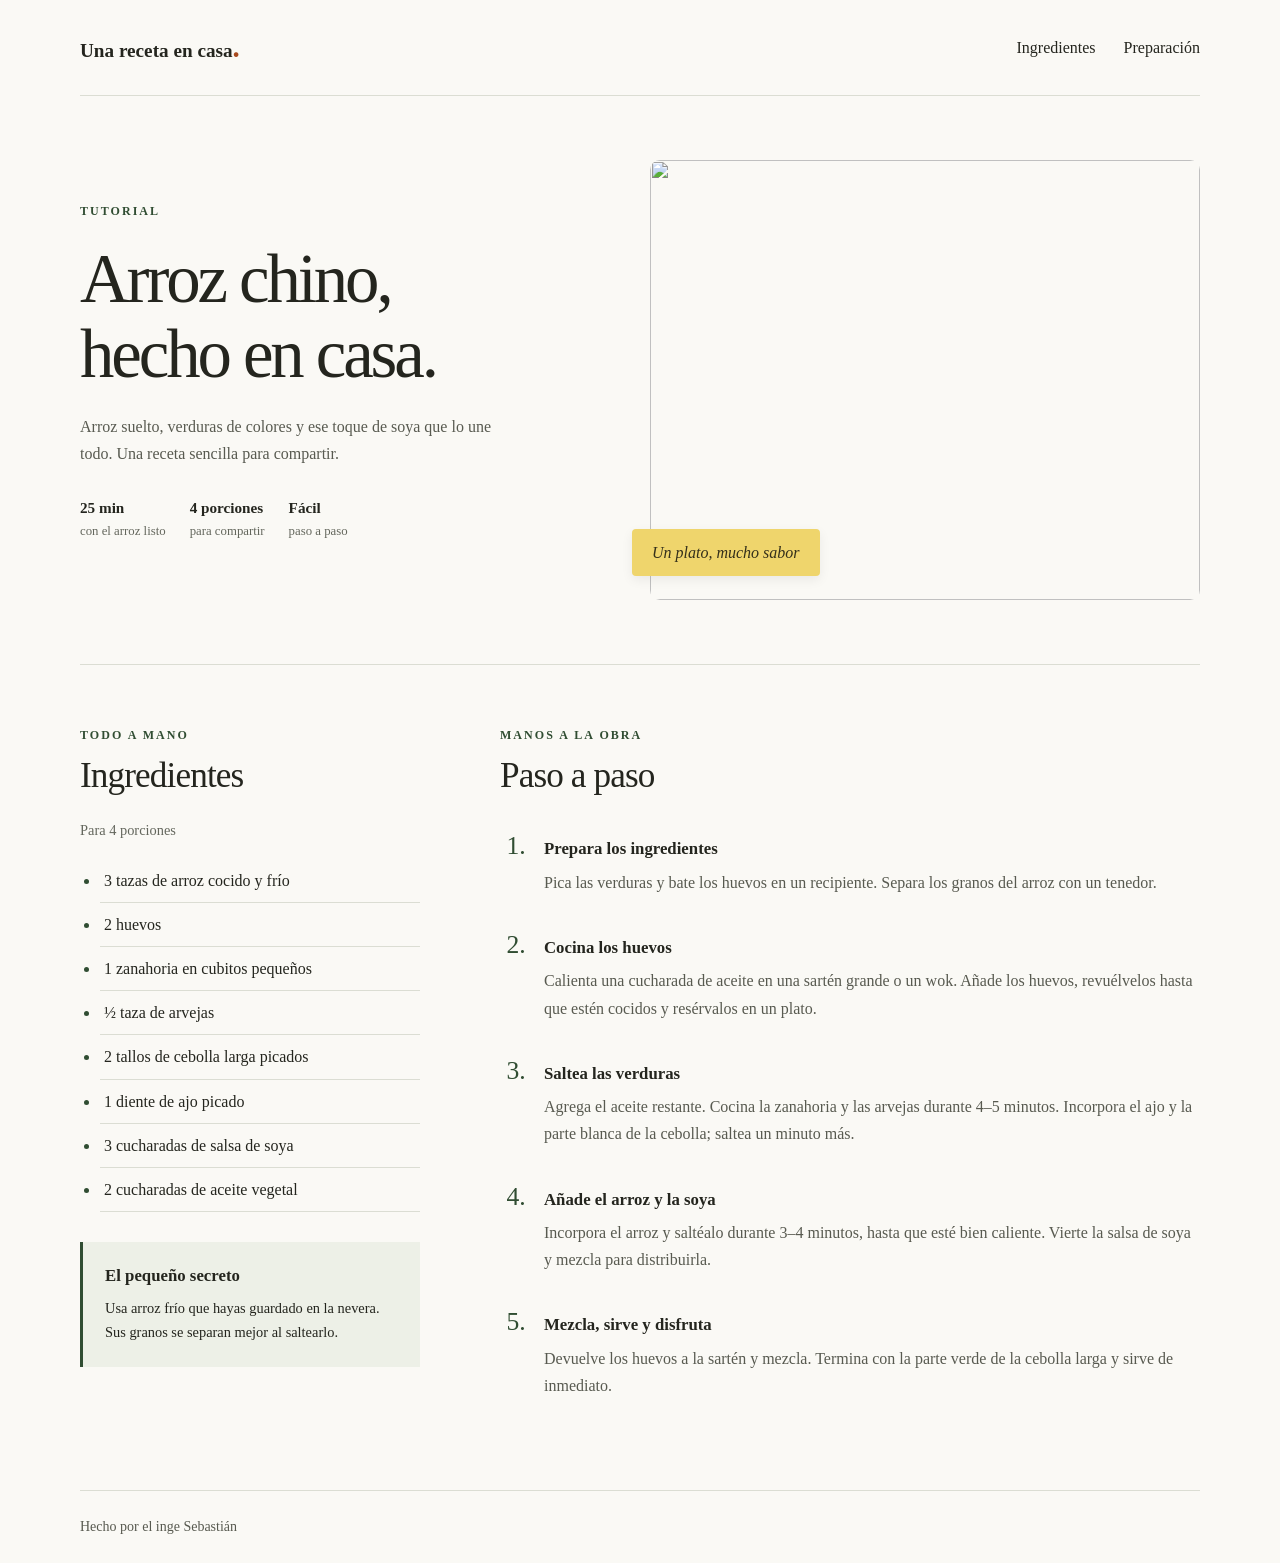
==== index.html @ a6d6991e "feat: add index.html and style.css" ====
<!DOCTYPE html>
<html lang="es">
  <head>
    <meta charset="UTF-8" />
    <meta name="viewport" content="width=device-width, initial-scale=1.0" />
    <title>Arroz chino en casa</title>
    <link rel="stylesheet" href="style.css" />
  </head>
  <body>
    <header class="encabezado">
      <a class="marca" href="#inicio">
        Una receta en casa<span>.</span>
      </a>
      <nav>
        <a href="#ingredientes">Ingredientes</a>
        <a href="#preparacion">Preparación</a>
      </nav>
    </header>

    <main id="inicio">
      <article>
        <header class="portada">
          <div class="introduccion">
            <p class="etiqueta">TUTORIAL</p>
            <h1>
              Arroz chino,<br />
              hecho en casa.
            </h1>
            <p>
              Arroz suelto, verduras de colores y ese toque de soya que lo une
              todo. Una receta sencilla para compartir.
            </p>
            <ul class="datos">
              <li>
                <strong>25 min</strong>
                <span>con el arroz listo</span>
              </li>
              <li>
                <strong>4 porciones</strong>
                <span>para compartir</span>
              </li>
              <li>
                <strong>Fácil</strong>
                <span>paso a paso</span>
              </li>
            </ul>
          </div>
          <figure class="foto-principal">
            <img
              src="arroz.jpg"
              width="1000"
              height="800"
            />
            <figcaption>
              <span class="sello">Un plato, mucho sabor</span>
            </figcaption>
          </figure>
        </header>

        <div class="receta">
          <section id="ingredientes" class="ingredientes">
            <p class="etiqueta">TODO A MANO</p>
            <h2>Ingredientes</h2>
            <p>Para 4 porciones</p>
            <ul>
              <li>3 tazas de arroz cocido y frío</li>
              <li>2 huevos</li>
              <li>1 zanahoria en cubitos pequeños</li>
              <li>½ taza de arvejas</li>
              <li>2 tallos de cebolla larga picados</li>
              <li>1 diente de ajo picado</li>
              <li>3 cucharadas de salsa de soya</li>
              <li>2 cucharadas de aceite vegetal</li>
            </ul>
            <aside class="consejo">
              <h3>El pequeño secreto</h3>
              <p>
                Usa arroz frío que hayas guardado en la nevera. Sus granos se
                separan mejor al saltearlo.
              </p>
            </aside>
          </section>

          <section id="preparacion">
            <p class="etiqueta">MANOS A LA OBRA</p>
            <h2>Paso a paso</h2>
            <ol class="pasos">
              <li>
                <h3>Prepara los ingredientes</h3>
                <p>
                  Pica las verduras y bate los huevos en un recipiente. Separa
                  los granos del arroz con un tenedor.
                </p>
              </li>
              <li>
                <h3>Cocina los huevos</h3>
                <p>
                  Calienta una cucharada de aceite en una sartén grande o un
                  wok. Añade los huevos, revuélvelos hasta que estén cocidos y
                  resérvalos en un plato.
                </p>
              </li>
              <li>
                <h3>Saltea las verduras</h3>
                <p>
                  Agrega el aceite restante. Cocina la zanahoria y las arvejas
                  durante 4–5 minutos. Incorpora el ajo y la parte blanca de la
                  cebolla; saltea un minuto más.
                </p>
              </li>
              <li>
                <h3>Añade el arroz y la soya</h3>
                <p>
                  Incorpora el arroz y saltéalo durante 3–4 minutos, hasta que
                  esté bien caliente. Vierte la salsa de soya y mezcla para
                  distribuirla.
                </p>
              </li>
              <li>
                <h3>Mezcla, sirve y disfruta</h3>
                <p>
                  Devuelve los huevos a la sartén y mezcla. Termina con la parte
                  verde de la cebolla larga y sirve de inmediato.
                </p>
              </li>
            </ol>
          </section>
        </div>
      </article>
    </main>

    <footer>
      <p>Hecho por el inge Sebastián</p>
    </footer>
  </body>
</html>
---- style.css ----
* {
  box-sizing: border-box;
}

body {
  margin: 0;
  background: #faf9f5;
  color: #24251e;
  font-size: 16px;
  line-height: 1.7;
}

a {
  color: inherit;
}

a:focus-visible {
  outline: 3px solid #bd560e;
  outline-offset: 6px;
}

.encabezado,
main,
footer {
  width: 1120px;
  margin-inline: auto;
}

.encabezado {
  display: flex;
  justify-content: space-between;
  align-items: center;
  gap: 20px;
  min-height: 96px;
  border-bottom: 1px solid #dbddd3;
}

.marca {
  font-weight: 700;
  font-size: 1.2rem;
  text-decoration: none;
}

.marca span {
  color: #a8491e;
  font-size: 1.8rem;
}

nav {
  display: flex;
  gap: 28px;
}

nav a {
  text-decoration: none;
}

nav a:hover {
  text-decoration: underline;
  text-underline-offset: 5px;
}

.portada {
  display: grid;
  grid-template-columns: 1fr 1fr;
  align-items: center;
  gap: 60px;
  padding-block: 64px;
}

.etiqueta {
  font-size: 0.75rem;
  font-weight: bold;
  letter-spacing: 0.17em;
  color: #304d32;
}

h1,
h2 {
  font-weight: normal;
  line-height: 1.1;
}

h1 {
  font-size: 4.3rem;
  letter-spacing: -0.045em;
  margin: 20px 0;
}

.introduccion > p:not(.etiqueta) {
  max-width: 440px;
  color: #585a50;
}

.datos {
  display: flex;
  flex-wrap: wrap;
  gap: 24px;
  padding: 0;
  margin: 28px 0;
  list-style: none;
}

.datos strong,
.datos span {
  display: block;
}

.datos strong {
  font-size: 0.95rem;
}

.datos span {
  font-size: 0.8rem;
  color: #64675d;
}

.foto-principal {
  position: relative;
  margin: 0;
}

.foto-principal img {
  display: block;
  width: 100%;
  height: 440px;
  object-fit: cover;
  border-radius: 10px;
}

.sello {
  position: absolute;
  bottom: 24px;
  left: -18px;
  padding: 10px 20px;
  background: #efd56c;
  color: #34301b;
  border-radius: 4px;
  font-style: italic;
  box-shadow: 0 4px 12px #0001;
  animation: flotar 3s ease-in-out infinite;
}

@keyframes flotar {
  0%,
  100% {
    transform: translateY(0) rotate(-3deg);
  }
  50% {
    transform: translateY(-6px) rotate(-1deg);
  }
}

.receta {
  display: grid;
  grid-template-columns: 340px 1fr;
  gap: 80px;
  border-top: 1px solid #dbddd3;
  padding: 48px 0 64px;
}

h2 {
  font-size: 2.2rem;
  margin: 12px 0 22px;
  letter-spacing: -0.025em;
}

h3 {
  font-size: 1.05rem;
  line-height: 1.4;
  margin: 0 0 8px;
}

.ingredientes > p:not(.etiqueta) {
  color: #64675d;
  font-size: 0.9rem;
}

.ingredientes > ul {
  padding-left: 20px;
}

.ingredientes li {
  padding: 8px 0 8px 4px;
  border-bottom: 1px solid #dbddd3;
}

.ingredientes li::marker {
  color: #304d32;
}

.consejo {
  background: #edf0e7;
  border-left: 3px solid #304d32;
  padding: 22px;
  margin-top: 30px;
}

.consejo p {
  font-size: 0.9rem;
  margin: 0;
}

.pasos {
  padding-left: 32px;
  margin-top: 28px;
}

.pasos li {
  padding-left: 12px;
  margin-bottom: 27px;
}

.pasos li::marker {
  color: #304d32;
  font-size: 1.6rem;
}

.pasos p {
  margin: 0;
  color: #585a50;
}

footer {
  border-top: 1px solid #dbddd3;
  padding-block: 24px;
  font-size: 0.875rem;
  color: #585a50;
}

footer p {
  margin: 0;
}
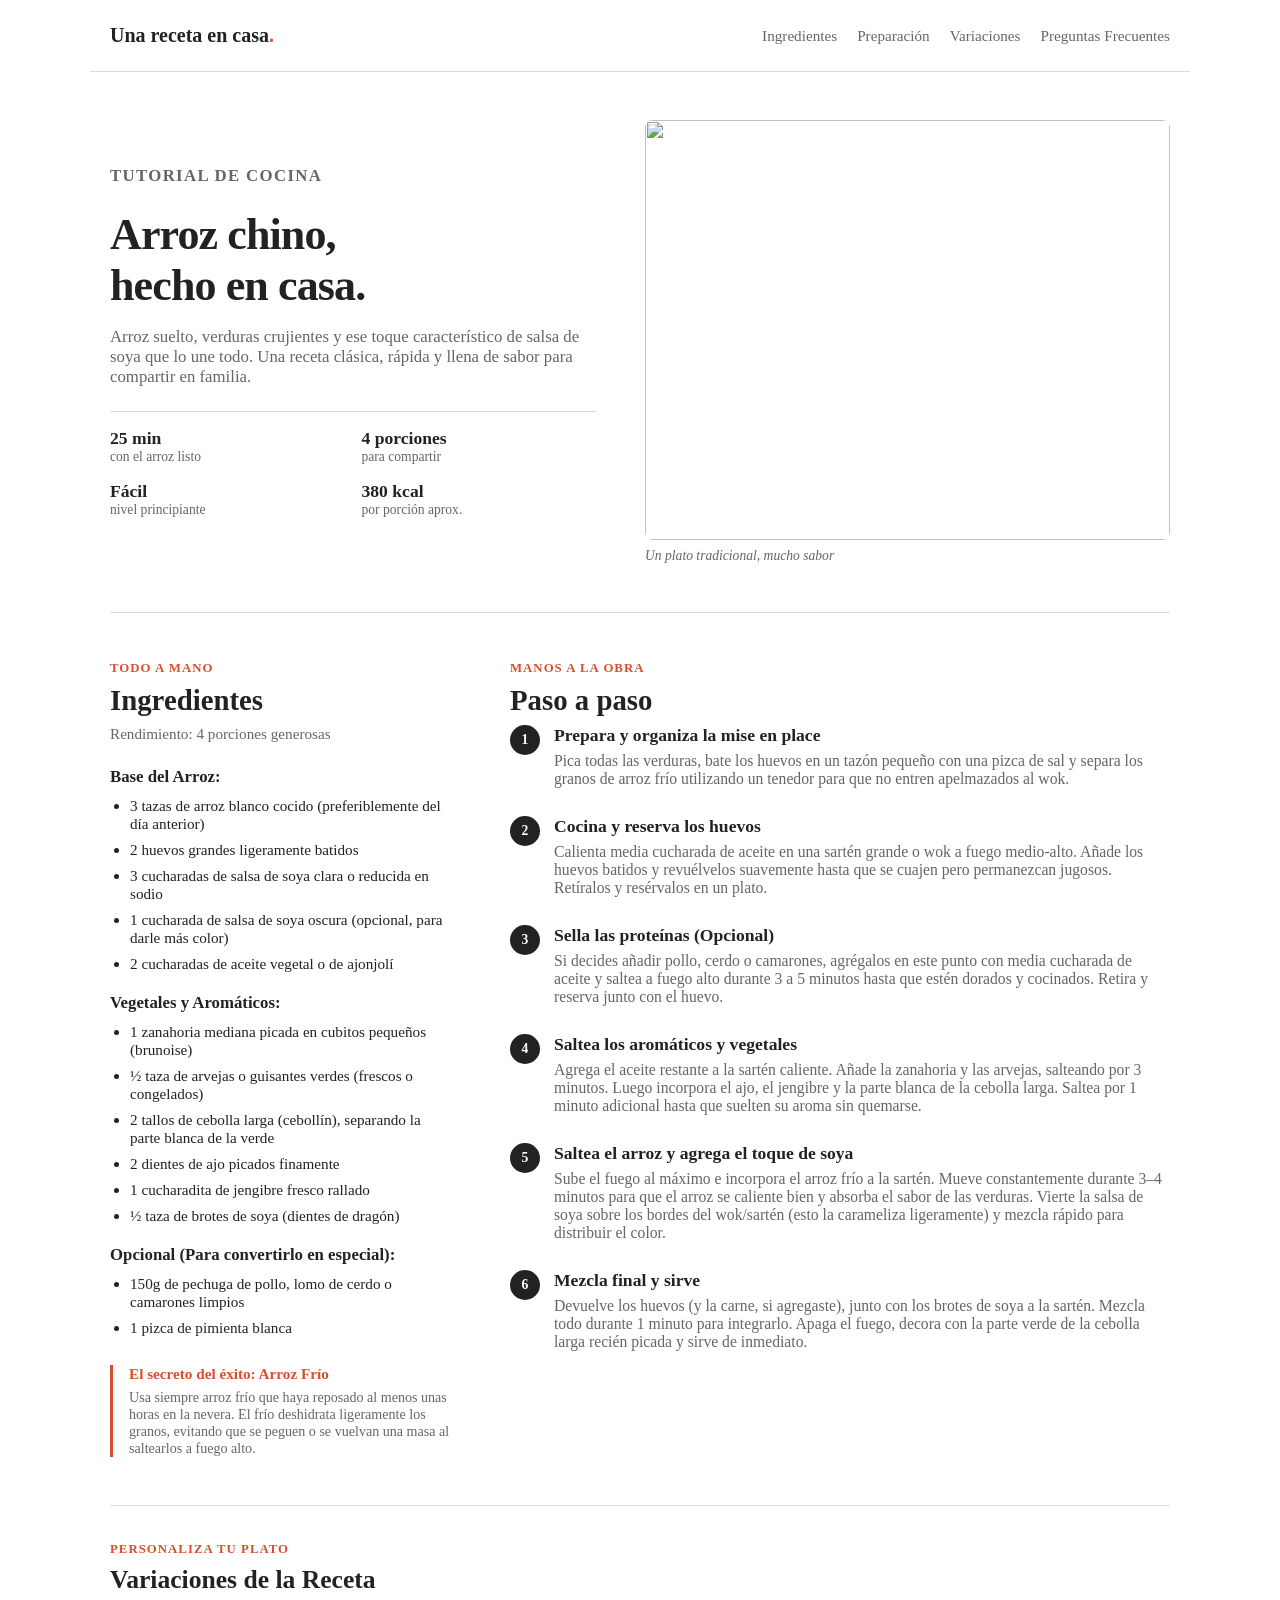
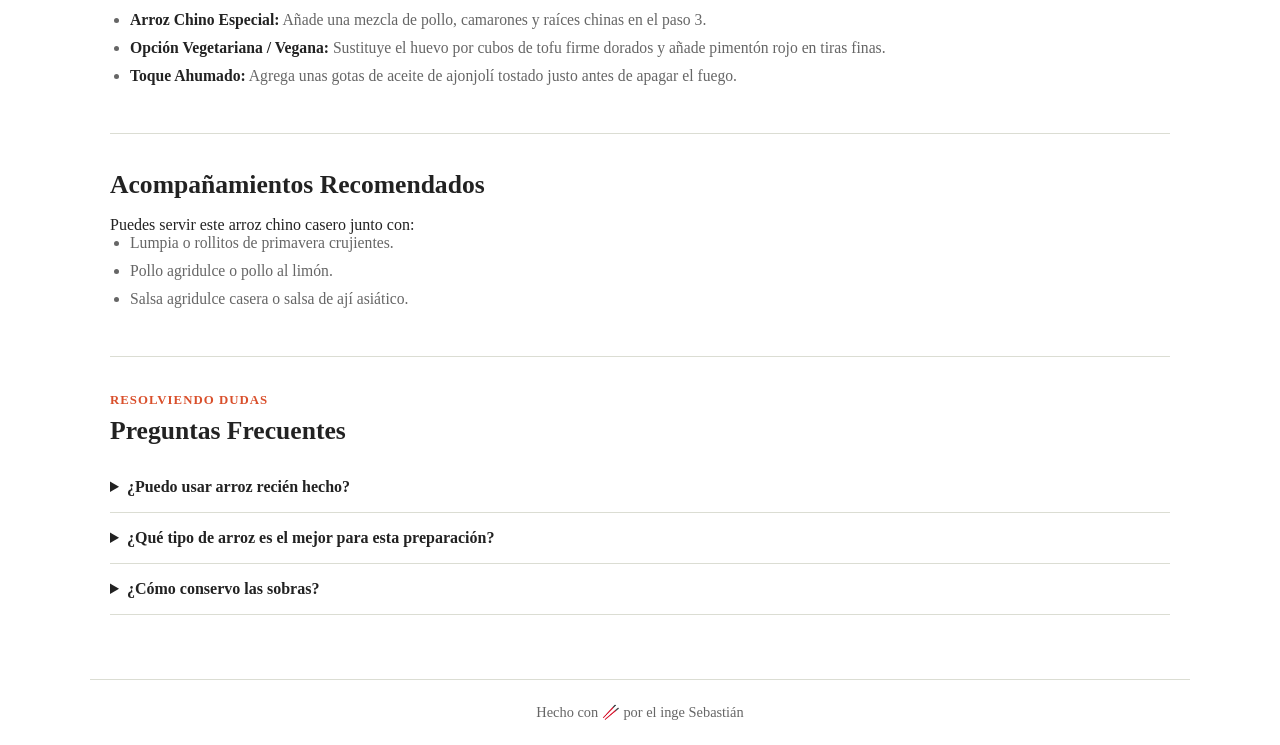
==== commit 4d6ca48e: "feat: actualizar contenido y mejorar estructura de la receta de arroz chino" ====
--- a/index.html
+++ b/index.html
@@ -1,19 +1,19 @@
-<!DOCTYPE html>
+<!doctype html>
 <html lang="es">
   <head>
     <meta charset="UTF-8" />
     <meta name="viewport" content="width=device-width, initial-scale=1.0" />
-    <title>Arroz chino en casa</title>
+    <title>Receta de Arroz Chino Casero | Paso a Paso</title>
     <link rel="stylesheet" href="style.css" />
   </head>
   <body>
     <header class="encabezado">
-      <a class="marca" href="#inicio">
-        Una receta en casa<span>.</span>
-      </a>
+      <a class="marca" href="#inicio"> Una receta en casa<span>.</span> </a>
       <nav>
         <a href="#ingredientes">Ingredientes</a>
         <a href="#preparacion">Preparación</a>
+        <a href="#variaciones">Variaciones</a>
+        <a href="#faq">Preguntas Frecuentes</a>
       </nav>
     </header>
 
@@ -21,14 +21,13 @@
       <article>
         <header class="portada">
           <div class="introduccion">
-            <p class="etiqueta">TUTORIAL</p>
+            <p class="etiqueta">TUTORIAL DE COCINA</p>
             <h1>
               Arroz chino,<br />
               hecho en casa.
             </h1>
             <p>
-              Arroz suelto, verduras de colores y ese toque de soya que lo une
-              todo. Una receta sencilla para compartir.
+              Arroz suelto, verduras crujientes y ese toque característico de salsa de soya que lo une todo. Una receta clásica, rápida y llena de sabor para compartir en familia.
             </p>
             <ul class="datos">
               <li>
@@ -41,96 +40,155 @@
               </li>
               <li>
                 <strong>Fácil</strong>
-                <span>paso a paso</span>
+                <span>nivel principiante</span>
+              </li>
+              <li>
+                <strong>380 kcal</strong>
+                <span>por porción aprox.</span>
               </li>
             </ul>
           </div>
           <figure class="foto-principal">
             <img
-              src="arroz.jpg"
+              src="https://comedera.com/wp-content/uploads/sites/9/2014/01/arroz-chino-casero.jpg?fit=1316,874&crop=0px,67px,1316px,740px"
               width="1000"
               height="800"
             />
             <figcaption>
-              <span class="sello">Un plato, mucho sabor</span>
+              <span class="sello">Un plato tradicional, mucho sabor</span>
             </figcaption>
           </figure>
         </header>
 
         <div class="receta">
-          <section id="ingredientes" class="ingredientes">
-            <p class="etiqueta">TODO A MANO</p>
-            <h2>Ingredientes</h2>
-            <p>Para 4 porciones</p>
+          <div class="receta-grid">
+            <section id="ingredientes" class="ingredientes">
+              <p class="etiqueta">TODO A MANO</p>
+              <h2>Ingredientes</h2>
+              <p class="subtitulo">Rendimiento: 4 porciones generosas</p>
+              
+              <h3>Base del Arroz:</h3>
+              <ul>
+                <li>3 tazas de arroz blanco cocido (preferiblemente del día anterior)</li>
+                <li>2 huevos grandes ligeramente batidos</li>
+                <li>3 cucharadas de salsa de soya clara o reducida en sodio</li>
+                <li>1 cucharada de salsa de soya oscura (opcional, para darle más color)</li>
+                <li>2 cucharadas de aceite vegetal o de ajonjolí</li>
+              </ul>
+
+              <h3>Vegetales y Aromáticos:</h3>
+              <ul>
+                <li>1 zanahoria mediana picada en cubitos pequeños (brunoise)</li>
+                <li>½ taza de arvejas o guisantes verdes (frescos o congelados)</li>
+                <li>2 tallos de cebolla larga (cebollín), separando la parte blanca de la verde</li>
+                <li>2 dientes de ajo picados finamente</li>
+                <li>1 cucharadita de jengibre fresco rallado</li>
+                <li>½ taza de brotes de soya (dientes de dragón)</li>
+              </ul>
+
+              <h3>Opcional (Para convertirlo en especial):</h3>
+              <ul>
+                <li>150g de pechuga de pollo, lomo de cerdo o camarones limpios</li>
+                <li>1 pizca de pimienta blanca</li>
+              </ul>
+
+              <aside class="consejo">
+                <h3>El secreto del éxito: Arroz Frío</h3>
+                <p>
+                  Usa siempre arroz frío que haya reposado al menos unas horas en la nevera. El frío deshidrata ligeramente los granos, evitando que se peguen o se vuelvan una masa al saltearlos a fuego alto.
+                </p>
+              </aside>
+            </section>
+
+            <section id="preparacion">
+              <p class="etiqueta">MANOS A LA OBRA</p>
+              <h2>Paso a paso</h2>
+              <ol class="pasos">
+                <li>
+                  <h3>Prepara y organiza la mise en place</h3>
+                  <p>
+                    Pica todas las verduras, bate los huevos en un tazón pequeño con una pizca de sal y separa los granos de arroz frío utilizando un tenedor para que no entren apelmazados al wok.
+                  </p>
+                </li>
+                <li>
+                  <h3>Cocina y reserva los huevos</h3>
+                  <p>
+                    Calienta media cucharada de aceite en una sartén grande o wok a fuego medio-alto. Añade los huevos batidos y revuélvelos suavemente hasta que se cuajen pero permanezcan jugosos. Retíralos y resérvalos en un plato.
+                  </p>
+                </li>
+                <li>
+                  <h3>Sella las proteínas (Opcional)</h3>
+                  <p>
+                    Si decides añadir pollo, cerdo o camarones, agrégalos en este punto con media cucharada de aceite y saltea a fuego alto durante 3 a 5 minutos hasta que estén dorados y cocinados. Retira y reserva junto con el huevo.
+                  </p>
+                </li>
+                <li>
+                  <h3>Saltea los aromáticos y vegetales</h3>
+                  <p>
+                    Agrega el aceite restante a la sartén caliente. Añade la zanahoria y las arvejas, salteando por 3 minutos. Luego incorpora el ajo, el jengibre y la parte blanca de la cebolla larga. Saltea por 1 minuto adicional hasta que suelten su aroma sin quemarse.
+                  </p>
+                </li>
+                <li>
+                  <h3>Saltea el arroz y agrega el toque de soya</h3>
+                  <p>
+                    Sube el fuego al máximo e incorpora el arroz frío a la sartén. Mueve constantemente durante 3–4 minutos para que el arroz se caliente bien y absorba el sabor de las verduras. Vierte la salsa de soya sobre los bordes del wok/sartén (esto la carameliza ligeramente) y mezcla rápido para distribuir el color.
+                  </p>
+                </li>
+                <li>
+                  <h3>Mezcla final y sirve</h3>
+                  <p>
+                    Devuelve los huevos (y la carne, si agregaste), junto con los brotes de soya a la sartén. Mezcla todo durante 1 minuto para integrarlo. Apaga el fuego, decora con la parte verde de la cebolla larga recién picada y sirve de inmediato.
+                  </p>
+                </li>
+              </ol>
+            </section>
+          </div>
+
+          <section id="variaciones">
+            <p class="etiqueta">PERSONALIZA TU PLATO</p>
+            <h2>Variaciones de la Receta</h2>
             <ul>
-              <li>3 tazas de arroz cocido y frío</li>
-              <li>2 huevos</li>
-              <li>1 zanahoria en cubitos pequeños</li>
-              <li>½ taza de arvejas</li>
-              <li>2 tallos de cebolla larga picados</li>
-              <li>1 diente de ajo picado</li>
-              <li>3 cucharadas de salsa de soya</li>
-              <li>2 cucharadas de aceite vegetal</li>
+              <li><strong>Arroz Chino Especial:</strong> Añade una mezcla de pollo, camarones y raíces chinas en el paso 3.</li>
+              <li><strong>Opción Vegetariana / Vegana:</strong> Sustituye el huevo por cubos de tofu firme dorados y añade pimentón rojo en tiras finas.</li>
+              <li><strong>Toque Ahumado:</strong> Agrega unas gotas de aceite de ajonjolí tostado justo antes de apagar el fuego.</li>
             </ul>
-            <aside class="consejo">
-              <h3>El pequeño secreto</h3>
-              <p>
-                Usa arroz frío que hayas guardado en la nevera. Sus granos se
-                separan mejor al saltearlo.
-              </p>
-            </aside>
           </section>
 
-          <section id="preparacion">
-            <p class="etiqueta">MANOS A LA OBRA</p>
-            <h2>Paso a paso</h2>
-            <ol class="pasos">
-              <li>
-                <h3>Prepara los ingredientes</h3>
-                <p>
-                  Pica las verduras y bate los huevos en un recipiente. Separa
-                  los granos del arroz con un tenedor.
-                </p>
-              </li>
-              <li>
-                <h3>Cocina los huevos</h3>
-                <p>
-                  Calienta una cucharada de aceite en una sartén grande o un
-                  wok. Añade los huevos, revuélvelos hasta que estén cocidos y
-                  resérvalos en un plato.
-                </p>
-              </li>
-              <li>
-                <h3>Saltea las verduras</h3>
-                <p>
-                  Agrega el aceite restante. Cocina la zanahoria y las arvejas
-                  durante 4–5 minutos. Incorpora el ajo y la parte blanca de la
-                  cebolla; saltea un minuto más.
-                </p>
-              </li>
-              <li>
-                <h3>Añade el arroz y la soya</h3>
-                <p>
-                  Incorpora el arroz y saltéalo durante 3–4 minutos, hasta que
-                  esté bien caliente. Vierte la salsa de soya y mezcla para
-                  distribuirla.
-                </p>
-              </li>
-              <li>
-                <h3>Mezcla, sirve y disfruta</h3>
-                <p>
-                  Devuelve los huevos a la sartén y mezcla. Termina con la parte
-                  verde de la cebolla larga y sirve de inmediato.
-                </p>
-              </li>
-            </ol>
+          <section id="acompanamientos">
+            <h2>Acompañamientos Recomendados</h2>
+            <p>Puedes servir este arroz chino casero junto con:</p>
+            <ul>
+              <li>Lumpia o rollitos de primavera crujientes.</li>
+              <li>Pollo agridulce o pollo al limón.</li>
+              <li>Salsa agridulce casera o salsa de ají asiático.</li>
+            </ul>
+          </section>
+
+          <section id="faq">
+            <p class="etiqueta">RESOLVIENDO DUDAS</p>
+            <h2>Preguntas Frecuentes</h2>
+            
+            <details>
+              <summary>¿Puedo usar arroz recién hecho?</summary>
+              <p>No es lo ideal. El arroz recién hecho contiene mucha humedad y hará que el plato quede apelmazado o pastoso. Si no tienes arroz del día anterior, cocina el arroz, extiéndelo en una bandeja y colócalo frente a un ventilador o en el congelador durante 15-20 minutos para secarlo rápido.</p>
+            </details>
+
+            <details>
+              <summary>¿Qué tipo de arroz es el mejor para esta preparación?</summary>
+              <p>El arroz de grano largo o el arroz jazmín son las mejores opciones debido a que contienen menos almidón y quedan más sueltos al saltear.</p>
+            </details>
+
+            <details>
+              <summary>¿Cómo conservo las sobras?</summary>
+              <p>Guarda el arroz en un recipiente hermético en el refrigerador hasta por 3 días. Para recalentarlo, saltéalo de nuevo en una sartén con unas gotas de agua o caliéntalo en el microondas cubierto con una servilleta de papel húmeda.</p>
+            </details>
           </section>
         </div>
       </article>
     </main>
 
     <footer>
-      <p>Hecho por el inge Sebastián</p>
+      <p>Hecho con 🥢 por el inge Sebastián</p>
     </footer>
   </body>
 </html>
--- a/style.css
+++ b/style.css
@@ -1,233 +1,281 @@
 * {
   box-sizing: border-box;
+  margin: 0;
+  padding: 0;
 }
 
 body {
-  margin: 0;
-  background: #faf9f5;
-  color: #24251e;
-  font-size: 16px;
-  line-height: 1.7;
-}
-
-a {
-  color: inherit;
-}
-
-a:focus-visible {
-  outline: 3px solid #bd560e;
-  outline-offset: 6px;
-}
-
-.encabezado,
-main,
-footer {
-  width: 1120px;
-  margin-inline: auto;
+  color: #222222;
+  background-color: #ffffff;
 }
 
 .encabezado {
+  max-width: 1100px;
+  margin: 0 auto;
+  padding: 24px 20px;
   display: flex;
   justify-content: space-between;
   align-items: center;
+  border-bottom: 1px solid #dbddd3;
+}
+
+.marca {
+  font-size: 1.25rem;
+  font-weight: 700;
+  color: #222222;
+  text-decoration: none;
+}
+
+.marca span {
+  color: #d94f2b;
+}
+
+nav {
+  display: flex;
   gap: 20px;
-  min-height: 96px;
-  border-bottom: 1px solid #dbddd3;
-}
-
-.marca {
-  font-weight: 700;
-  font-size: 1.2rem;
-  text-decoration: none;
-}
-
-.marca span {
-  color: #a8491e;
-  font-size: 1.8rem;
-}
-
-nav {
-  display: flex;
-  gap: 28px;
 }
 
 nav a {
   text-decoration: none;
+  color: #666666;
+  font-size: 0.95rem;
+  font-weight: 500;
+  transition: color 0.2s ease;
 }
 
 nav a:hover {
-  text-decoration: underline;
-  text-underline-offset: 5px;
+  color: #d94f2b;
+}
+
+main {
+  max-width: 1100px;
+  margin: 0 auto;
+  padding: 0 20px;
 }
 
 .portada {
   display: grid;
   grid-template-columns: 1fr 1fr;
+  gap: 48px;
   align-items: center;
-  gap: 60px;
-  padding-block: 64px;
+  padding: 48px 0;
 }
 
 .etiqueta {
-  font-size: 0.75rem;
-  font-weight: bold;
-  letter-spacing: 0.17em;
-  color: #304d32;
-}
-
-h1,
-h2 {
-  font-weight: normal;
-  line-height: 1.1;
-}
-
-h1 {
-  font-size: 4.3rem;
-  letter-spacing: -0.045em;
-  margin: 20px 0;
-}
-
-.introduccion > p:not(.etiqueta) {
-  max-width: 440px;
-  color: #585a50;
+  font-size: 0.8rem;
+  font-weight: 700;
+  letter-spacing: 0.08em;
+  color: #d94f2b;
+  text-transform: uppercase;
+  margin-bottom: 8px;
+}
+
+.introduccion h1 {
+  font-size: 2.75rem;
+  line-height: 1.15;
+  margin-bottom: 16px;
+  letter-spacing: -0.02em;
+}
+
+.introduccion p {
+  color: #666666;
+  font-size: 1.05rem;
+  margin-bottom: 24px;
 }
 
 .datos {
-  display: flex;
-  flex-wrap: wrap;
-  gap: 24px;
-  padding: 0;
-  margin: 28px 0;
   list-style: none;
-}
-
-.datos strong,
+  display: grid;
+  grid-template-columns: repeat(2, 1fr);
+  gap: 16px;
+  padding-top: 16px;
+  border-top: 1px solid #dbddd3;
+}
+
+.datos li {
+  display: flex;
+  flex-direction: column;
+}
+
+.datos strong {
+  font-size: 1.1rem;
+  color: #222222;
+}
+
 .datos span {
-  display: block;
-}
-
-.datos strong {
-  font-size: 0.95rem;
-}
-
-.datos span {
-  font-size: 0.8rem;
-  color: #64675d;
+  font-size: 0.85rem;
+  color: #666666;
 }
 
 .foto-principal {
   position: relative;
-  margin: 0;
 }
 
 .foto-principal img {
+  width: 100%;
+  height: 420px;
+  object-fit: cover;
+  border-radius: 8px;
   display: block;
-  width: 100%;
-  height: 440px;
-  object-fit: cover;
-  border-radius: 10px;
 }
 
 .sello {
-  position: absolute;
-  bottom: 24px;
-  left: -18px;
-  padding: 10px 20px;
-  background: #efd56c;
-  color: #34301b;
-  border-radius: 4px;
+  display: inline-block;
+  margin-top: 8px;
+  font-size: 0.85rem;
+  color: #666666;
   font-style: italic;
-  box-shadow: 0 4px 12px #0001;
-  animation: flotar 3s ease-in-out infinite;
-}
-
-@keyframes flotar {
-  0%,
-  100% {
-    transform: translateY(0) rotate(-3deg);
-  }
-  50% {
-    transform: translateY(-6px) rotate(-1deg);
-  }
 }
 
 .receta {
+  border-top: 1px solid #dbddd3;
+  padding-top: 48px;
+}
+
+.receta-grid {
   display: grid;
   grid-template-columns: 340px 1fr;
-  gap: 80px;
-  border-top: 1px solid #dbddd3;
-  padding: 48px 0 64px;
-}
-
-h2 {
-  font-size: 2.2rem;
-  margin: 12px 0 22px;
-  letter-spacing: -0.025em;
-}
-
-h3 {
+  gap: 60px;
+}
+
+.ingredientes h2,
+#preparacion h2 {
+  font-size: 1.8rem;
+  margin-bottom: 8px;
+}
+
+.subtitulo {
+  color: #666666;
+  font-size: 0.95rem;
+  margin-bottom: 24px;
+}
+
+.ingredientes h3 {
   font-size: 1.05rem;
-  line-height: 1.4;
-  margin: 0 0 8px;
-}
-
-.ingredientes > p:not(.etiqueta) {
-  color: #64675d;
+  margin: 20px 0 10px;
+}
+
+.ingredientes ul {
+  padding-left: 20px;
+  color: #222222;
+}
+
+.ingredientes li {
+  margin-bottom: 8px;
+  font-size: 0.95rem;
+}
+
+.consejo {
+  border-left: 3px solid #d94f2b;
+  padding-left: 16px;
+  margin-top: 28px;
+}
+
+.consejo h3 {
+  font-size: 0.95rem;
+  margin-bottom: 6px;
+  color: #d94f2b;
+}
+
+.consejo p {
+  font-size: 0.88rem;
+  color: #666666;
+}
+
+.pasos {
+  list-style: none;
+  counter-reset: paso-counter;
+}
+
+.pasos li {
+  counter-increment: paso-counter;
+  position: relative;
+  padding-left: 44px;
+  margin-bottom: 28px;
+}
+
+.pasos li::before {
+  content: counter(paso-counter);
+  position: absolute;
+  left: 0;
+  top: 0;
+  width: 30px;
+  height: 30px;
+  background-color: #222222;
+  color: #ffffff;
+  border-radius: 50%;
+  display: flex;
+  align-items: center;
+  justify-content: center;
+  font-size: 0.85rem;
+  font-weight: 700;
+}
+
+.pasos h3 {
+  font-size: 1.1rem;
+  margin-bottom: 6px;
+}
+
+.pasos p {
+  color: #666666;
+  font-size: 0.98rem;
+}
+
+#variaciones,
+#acompanamientos,
+#faq {
+  margin-top: 48px;
+  padding-top: 36px;
+  border-top: 1px solid #dbddd3;
+}
+
+#variaciones h2,
+#acompanamientos h2,
+#faq h2 {
+  font-size: 1.6rem;
+  margin-bottom: 16px;
+}
+
+#variaciones ul,
+#acompanamientos ul {
+  padding-left: 20px;
+  color: #666666;
+}
+
+#variaciones li,
+#acompanamientos li {
+  margin-bottom: 10px;
+  font-size: 0.98rem;
+}
+
+#variaciones strong {
+  color: #222222;
+}
+
+details {
+  border-bottom: 1px solid #dbddd3;
+  padding: 16px 0;
+}
+
+summary {
+  font-weight: 600;
+  cursor: pointer;
+  font-size: 1rem;
+  outline: none;
+}
+
+details p {
+  margin-top: 12px;
+  color: #666666;
+  font-size: 0.95rem;
+}
+
+footer {
+  max-width: 1100px;
+  margin: 64px auto 0;
+  padding: 24px 20px;
+  border-top: 1px solid #dbddd3;
+  text-align: center;
   font-size: 0.9rem;
-}
-
-.ingredientes > ul {
-  padding-left: 20px;
-}
-
-.ingredientes li {
-  padding: 8px 0 8px 4px;
-  border-bottom: 1px solid #dbddd3;
-}
-
-.ingredientes li::marker {
-  color: #304d32;
-}
-
-.consejo {
-  background: #edf0e7;
-  border-left: 3px solid #304d32;
-  padding: 22px;
-  margin-top: 30px;
-}
-
-.consejo p {
-  font-size: 0.9rem;
-  margin: 0;
-}
-
-.pasos {
-  padding-left: 32px;
-  margin-top: 28px;
-}
-
-.pasos li {
-  padding-left: 12px;
-  margin-bottom: 27px;
-}
-
-.pasos li::marker {
-  color: #304d32;
-  font-size: 1.6rem;
-}
-
-.pasos p {
-  margin: 0;
-  color: #585a50;
-}
-
-footer {
-  border-top: 1px solid #dbddd3;
-  padding-block: 24px;
-  font-size: 0.875rem;
-  color: #585a50;
-}
-
-footer p {
-  margin: 0;
+  color: #666666;
 }
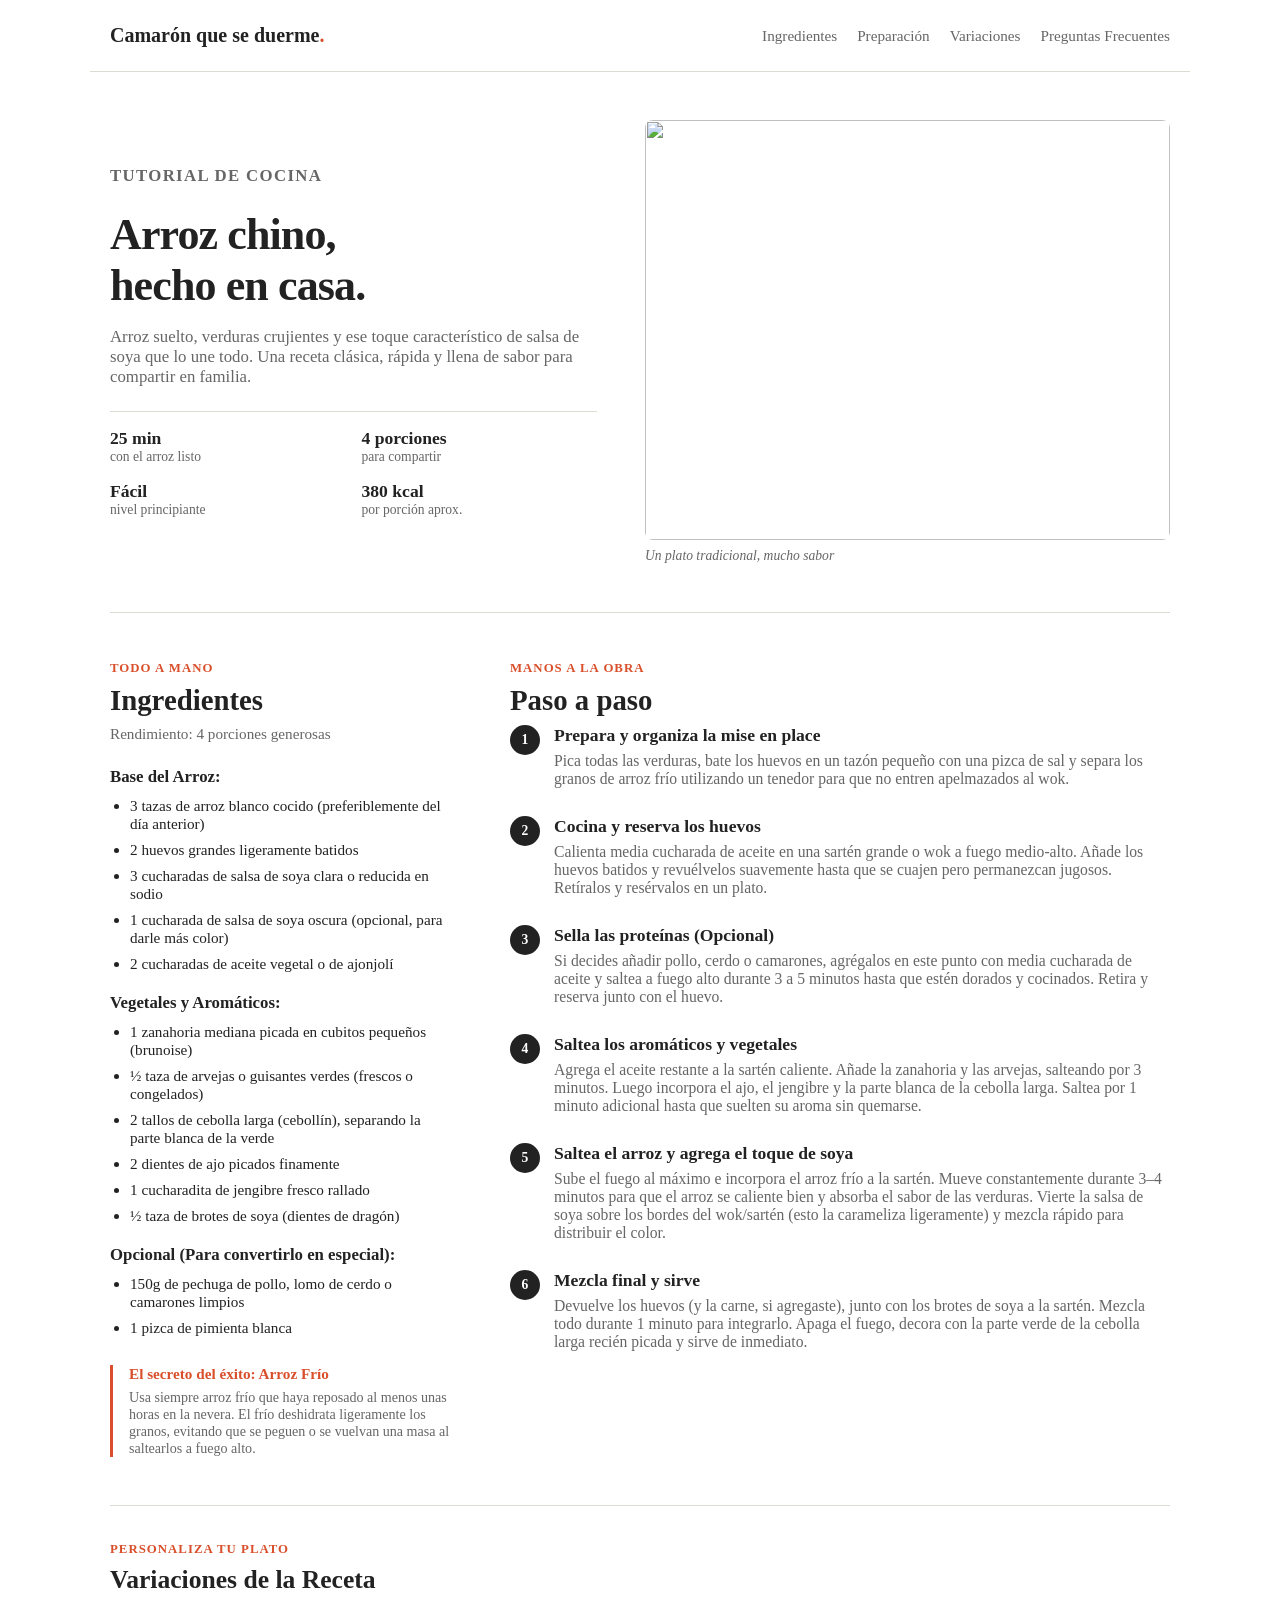
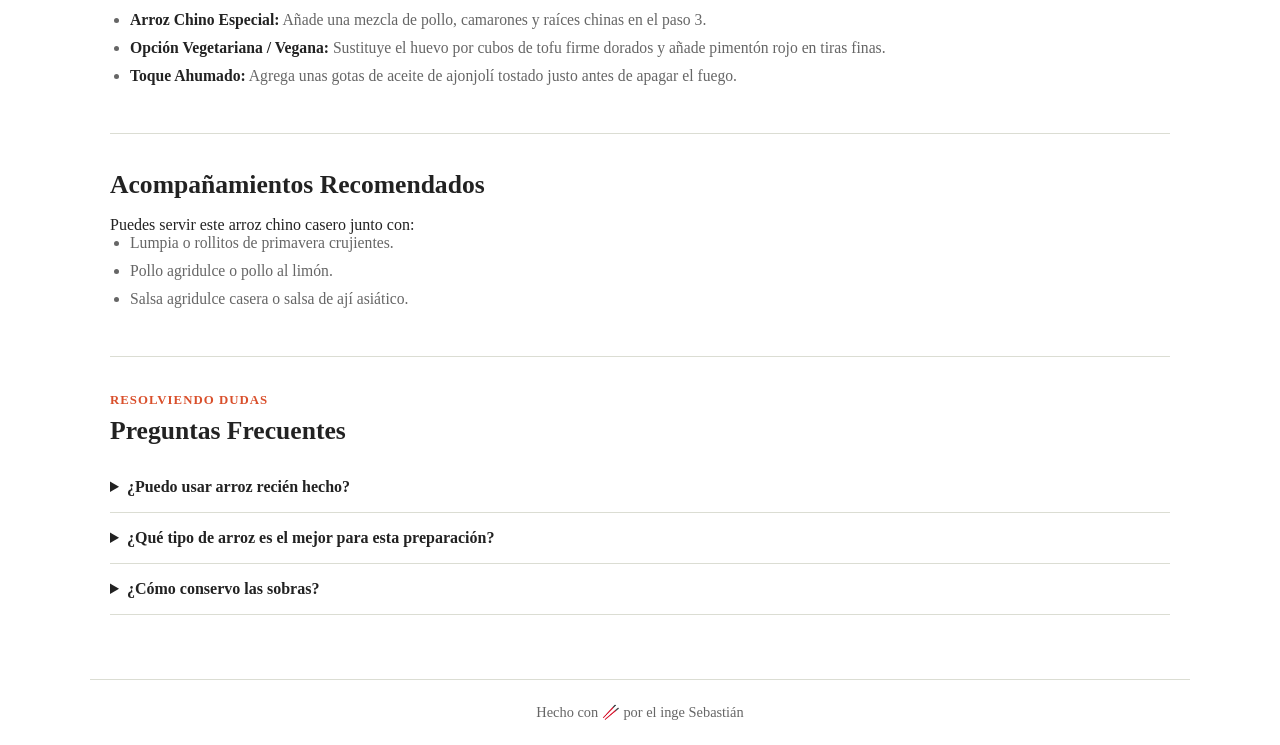
==== commit b07f21c7: "feat: actualizar título y marca en el encabezado de la receta" ====
--- a/index.html
+++ b/index.html
@@ -3,12 +3,12 @@
   <head>
     <meta charset="UTF-8" />
     <meta name="viewport" content="width=device-width, initial-scale=1.0" />
-    <title>Receta de Arroz Chino Casero | Paso a Paso</title>
+    <title>Camarón que se Duerme... | Receta de Arroz Chino Casero</title>
     <link rel="stylesheet" href="style.css" />
   </head>
   <body>
     <header class="encabezado">
-      <a class="marca" href="#inicio"> Una receta en casa<span>.</span> </a>
+      <a class="marca" href="#inicio"> Camarón que se duerme<span>.</span> </a>
       <nav>
         <a href="#ingredientes">Ingredientes</a>
         <a href="#preparacion">Preparación</a>
